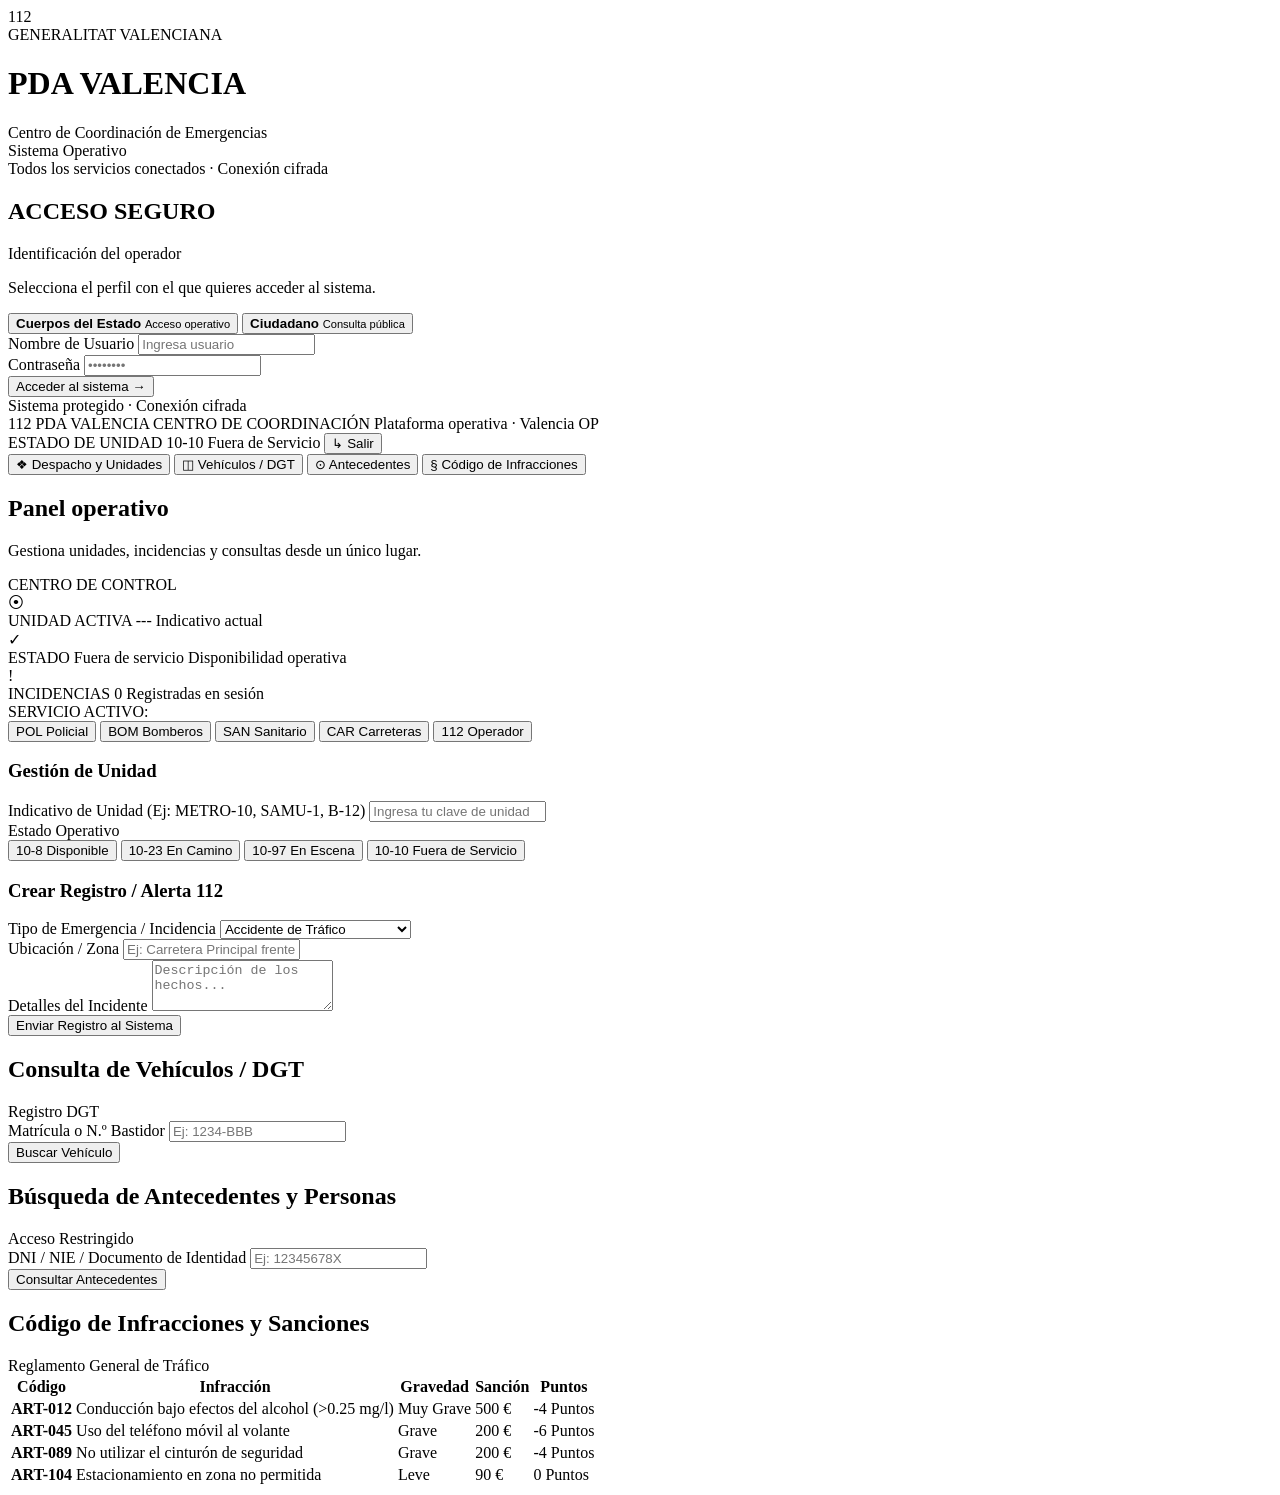
==== public/index.html @ 3e0a3b22 "Create index.html" ====
<!DOCTYPE html>
<html lang="es">
<head>
    <meta charset="UTF-8">
    <meta name="viewport" content="width=device-width, initial-scale=1.0">
    <title>PDA Valencia - Centro de Coordinación de Emergencias</title>
    <link rel="preconnect" href="https://fonts.googleapis.com">
    <link rel="preconnect" href="https://fonts.gstatic.com" crossorigin>
    <link href="https://fonts.googleapis.com/css2?family=JetBrains+Mono:wght@400;600&family=Plus+Jakarta+Sans:wght@400;600;700&display=swap" rel="stylesheet">
    <link rel="stylesheet" href="styles.css">
</head>
<body>

    <!-- Encabezado Institucional -->
    <header class="top-bar">
        <div class="brand">
            <span class="emergency-badge">112</span>
            <div>
                <span class="sub-title">GENERALITAT VALENCIANA</span>
                <h1 class="main-title">PDA VALENCIA</h1>
                <span class="center-title">Centro de Coordinación de Emergencias</span>
            </div>
        </div>
        <div class="system-status">
            <div class="status-indicator">
                <span class="status-dot"></span>
                <span>Sistema Operativo</span>
            </div>
            <span class="sub-status">Todos los servicios conectados · Conexión cifrada</span>
        </div>
    </header>

    <div class="app-layout">
        
        <!-- Sidebar Izquierda: Acceso -->
        <aside class="sidebar">
            <div class="card login-card">
                <div class="card-header">
                    <h2>ACCESO SEGURO</h2>
                    <span class="badge">Identificación del operador</span>
                </div>
                <p class="instruction">Selecciona el perfil con el que quieres acceder al sistema.</p>
                
                <div class="role-selector" id="role-selector">
                    <button type="button" class="btn-role active" data-role="cuerpos">
                        <strong>Cuerpos del Estado</strong>
                        <small>Acceso operativo</small>
                    </button>
                    <button type="button" class="btn-role" data-role="ciudadano">
                        <strong>Ciudadano</strong>
                        <small>Consulta pública</small>
                    </button>
                </div>

                <form class="login-form" id="login-form">
                    <div class="form-group">
                        <label for="usuario">Nombre de Usuario</label>
                        <input type="text" id="usuario" placeholder="Ingresa usuario" required>
                    </div>
                    <div class="form-group">
                        <label for="password">Contraseña</label>
                        <input type="password" id="password" placeholder="••••••••" required>
                    </div>
                    <button type="submit" class="btn btn-primary btn-block">Acceder al sistema →</button>
                </form>

                <div class="card-footer">
                    <span>Sistema protegido · Conexión cifrada</span>
                </div>
            </div>
        </aside>

        <!-- Panel Principal -->
        <main class="main-content">
            
            <!-- Barra Superior Nav -->
            <section class="nav-toolbar">
                <div class="toolbar-section">
                    <span class="nav-tag">112 PDA VALENCIA</span>
                    <span class="nav-subtag">CENTRO DE COORDINACIÓN</span>
                    <span class="nav-info">Plataforma operativa · Valencia OP</span>
                </div>
                <div class="toolbar-status">
                    <span class="status-badge status-offline" id="header-status-badge">ESTADO DE UNIDAD 10-10 Fuera de Servicio</span>
                    <button class="btn btn-outline btn-sm" id="btn-logout">↳ Salir</button>
                </div>
            </section>

            <!-- Menú Módulos -->
            <nav class="module-nav" id="module-nav">
                <button class="btn-module active" data-target="view-despacho">❖ Despacho y Unidades</button>
                <button class="btn-module" data-target="view-vehiculos">◫ Vehículos / DGT</button>
                <button class="btn-module" data-target="view-antecedentes">⊙ Antecedentes</button>
                <button class="btn-module" data-target="view-infracciones">§ Código de Infracciones</button>
            </nav>

            <!-- ================= PESTAÑA 1: DESPACHO ================= -->
            <div id="view-despacho" class="tab-view active">
                <section class="card dashboard-card">
                    <div class="dashboard-header">
                        <div>
                            <h2>Panel operativo</h2>
                            <p>Gestiona unidades, incidencias y consultas desde un único lugar.</p>
                        </div>
                        <div class="control-center-tag">
                            <span>CENTRO DE CONTROL</span>
                        </div>
                    </div>

                    <div class="metrics-grid">
                        <div class="metric-card">
                            <div class="metric-icon">⦿</div>
                            <div class="metric-info">
                                <span class="metric-label">UNIDAD ACTIVA</span>
                                <span class="metric-value" id="display-indicativo">---</span>
                                <span class="metric-sub">Indicativo actual</span>
                            </div>
                        </div>
                        <div class="metric-card">
                            <div class="metric-icon text-warning">✓</div>
                            <div class="metric-info">
                                <span class="metric-label">ESTADO</span>
                                <span class="metric-value text-danger" id="display-estado">Fuera de servicio</span>
                                <span class="metric-sub">Disponibilidad operativa</span>
                            </div>
                        </div>
                        <div class="metric-card">
                            <div class="metric-icon text-info">!</div>
                            <div class="metric-info">
                                <span class="metric-label">INCIDENCIAS</span>
                                <span class="metric-value" id="display-incidencias-count">0</span>
                                <span class="metric-sub">Registradas en sesión</span>
                            </div>
                        </div>
                    </div>

                    <div class="service-filters">
                        <span class="filter-label">SERVICIO ACTIVO:</span>
                        <div class="filter-buttons" id="service-selector">
                            <button class="btn-service active">POL <span>Policial</span></button>
                            <button class="btn-service">BOM <span>Bomberos</span></button>
                            <button class="btn-service">SAN <span>Sanitario</span></button>
                            <button class="btn-service">CAR <span>Carreteras</span></button>
                            <button class="btn-service">112 <span>Operador</span></button>
                        </div>
                    </div>
                </section>

                <div class="grid-two-columns">
                    <section class="card">
                        <div class="card-header">
                            <h3>Gestión de Unidad</h3>
                        </div>
                        <div class="form-group">
                            <label for="indicativo">Indicativo de Unidad (Ej: METRO-10, SAMU-1, B-12)</label>
                            <input type="text" id="indicativo" placeholder="Ingresa tu clave de unidad">
                        </div>

                        <label class="section-label">Estado Operativo</label>
                        <div class="status-buttons-grid" id="status-selector">
                            <button class="btn-status status-108" data-code="10-8" data-label="Disponible" data-color="text-success">10-8 Disponible</button>
                            <button class="btn-status status-1023" data-code="10-23" data-label="En Camino" data-color="text-info">10-23 En Camino</button>
                            <button class="btn-status status-1097" data-code="10-97" data-label="En Escena" data-color="text-warning">10-97 En Escena</button>
                            <button class="btn-status status-1010 active" data-code="10-10" data-label="Fuera de Servicio" data-color="text-danger">10-10 Fuera de Servicio</button>
                        </div>
                    </section>

                    <section class="card">
                        <div class="card-header">
                            <h3>Crear Registro / Alerta 112</h3>
                        </div>
                        <form class="alert-form" id="alert-form">
                            <div class="form-group">
                                <label for="tipo-incidencia">Tipo de Emergencia / Incidencia</label>
                                <select id="tipo-incidencia">
                                    <option>Accidente de Tráfico</option>
                                    <option>Incendio Urbano / Forestal</option>
                                    <option>Asistencia Sanitaria Urgente</option>
                                    <option>Alteración del Orden Público</option>
                                </select>
                            </div>
                            <div class="form-group">
                                <label for="ubicacion">Ubicación / Zona</label>
                                <input type="text" id="ubicacion" placeholder="Ej: Carretera Principal frente a N-332" required>
                            </div>
                            <div class="form-group">
                                <label for="detalles">Detalles del Incidente</label>
                                <textarea id="detalles" rows="3" placeholder="Descripción de los hechos..." required></textarea>
                            </div>
                            <button type="submit" class="btn btn-primary btn-block">Enviar Registro al Sistema</button>
                        </form>
                    </section>
                </div>
            </div>

            <!-- ================= PESTAÑA 2: VEHÍCULOS / DGT ================= -->
            <div id="view-vehiculos" class="tab-view">
                <section class="card">
                    <div class="card-header">
                        <h2>Consulta de Vehículos / DGT</h2>
                        <span class="badge">Registro DGT</span>
                    </div>
                    <form class="search-box-group" onsubmit="event.preventDefault(); alert('Consultando matrícula en DGT...');">
                        <div class="form-group">
                            <label for="matricula">Matrícula o N.º Bastidor</label>
                            <input type="text" id="matricula" placeholder="Ej: 1234-BBB">
                        </div>
                        <button type="submit" class="btn btn-primary">Buscar Vehículo</button>
                    </form>
                </section>
            </div>

            <!-- ================= PESTAÑA 3: ANTECEDENTES ================= -->
            <div id="view-antecedentes" class="tab-view">
                <section class="card">
                    <div class="card-header">
                        <h2>Búsqueda de Antecedentes y Personas</h2>
                        <span class="badge">Acceso Restringido</span>
                    </div>
                    <form class="search-box-group" onsubmit="event.preventDefault(); alert('Consultando base de datos...');">
                        <div class="form-group">
                            <label for="dni">DNI / NIE / Documento de Identidad</label>
                            <input type="text" id="dni" placeholder="Ej: 12345678X">
                        </div>
                        <button type="submit" class="btn btn-primary">Consultar Antecedentes</button>
                    </form>
                </section>
            </div>

            <!-- ================= PESTAÑA 4: CÓDIGO DE INFRACCIONES ================= -->
            <div id="view-infracciones" class="tab-view">
                <section class="card">
                    <div class="card-header">
                        <h2>Código de Infracciones y Sanciones</h2>
                        <span class="badge">Reglamento General de Tráfico</span>
                    </div>
                    <div class="table-container">
                        <table class="data-table">
                            <thead>
                                <tr>
                                    <th>Código</th>
                                    <th>Infracción</th>
                                    <th>Gravedad</th>
                                    <th>Sanción</th>
                                    <th>Puntos</th>
                                </tr>
                            </thead>
                            <tbody>
                                <tr>
                                    <td><strong>ART-012</strong></td>
                                    <td>Conducción bajo efectos del alcohol (&gt;0.25 mg/l)</td>
                                    <td><span class="text-danger">Muy Grave</span></td>
                                    <td>500 €</td>
                                    <td>-4 Puntos</td>
                                </tr>
                                <tr>
                                    <td><strong>ART-045</strong></td>
                                    <td>Uso del teléfono móvil al volante</td>
                                    <td><span class="text-warning">Grave</span></td>
                                    <td>200 €</td>
                                    <td>-6 Puntos</td>
                                </tr>
                                <tr>
                                    <td><strong>ART-089</strong></td>
                                    <td>No utilizar el cinturón de seguridad</td>
                                    <td><span class="text-warning">Grave</span></td>
                                    <td>200 €</td>
                                    <td>-4 Puntos</td>
                                </tr>
                                <tr>
                                    <td><strong>ART-104</strong></td>
                                    <td>Estacionamiento en zona no permitida</td>
                                    <td><span class="text-info">Leve</span></td>
                                    <td>90 €</td>
                                    <td>0 Puntos</td>
                                </tr>
                            </tbody>
                        </table>
                    </div>
                </section>
            </div>

        </main>
    </div>

    <script src="app.js"></script>
</body>
</html>
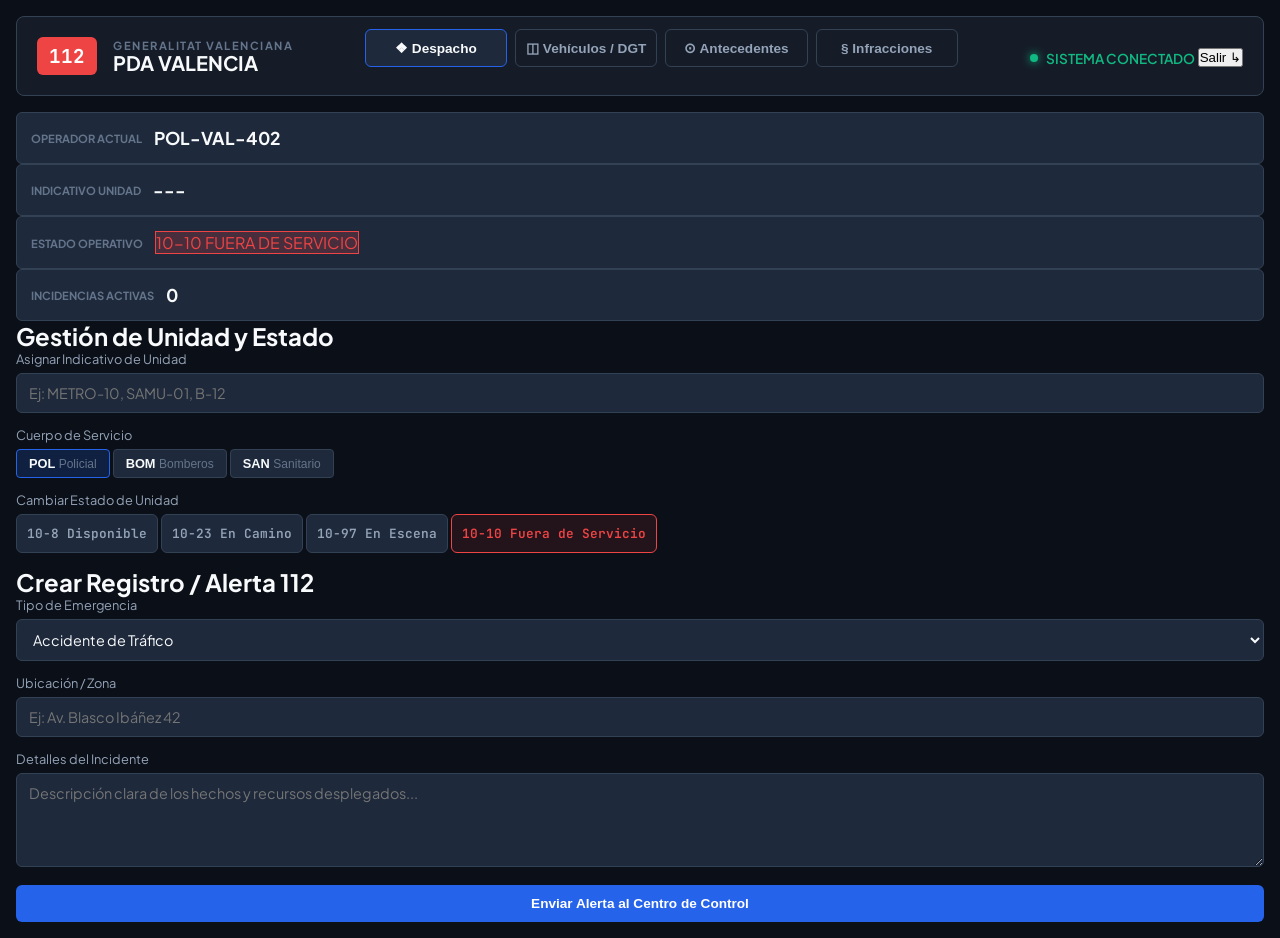
==== commit b98e3796: "Update index.html" ====
--- a/public/index.html
+++ b/public/index.html
@@ -6,282 +6,209 @@
     <title>PDA Valencia - Centro de Coordinación de Emergencias</title>
     <link rel="preconnect" href="https://fonts.googleapis.com">
     <link rel="preconnect" href="https://fonts.gstatic.com" crossorigin>
-    <link href="https://fonts.googleapis.com/css2?family=JetBrains+Mono:wght@400;600&family=Plus+Jakarta+Sans:wght@400;600;700&display=swap" rel="stylesheet">
+    <link href="https://fonts.googleapis.com/css2?family=JetBrains+Mono:wght@500;700&family=Plus+Jakarta+Sans:wght@400;500;600;700&display=swap" rel="stylesheet">
     <link rel="stylesheet" href="styles.css">
 </head>
 <body>
 
-    <!-- Encabezado Institucional -->
     <header class="top-bar">
         <div class="brand">
             <span class="emergency-badge">112</span>
-            <div>
+            <div class="brand-info">
                 <span class="sub-title">GENERALITAT VALENCIANA</span>
                 <h1 class="main-title">PDA VALENCIA</h1>
-                <span class="center-title">Centro de Coordinación de Emergencias</span>
-            </div>
-        </div>
+            </div>
+        </div>
+
+        <nav class="module-nav" id="module-nav">
+            <button class="btn-module active" data-target="view-despacho">❖ Despacho</button>
+            <button class="btn-module" data-target="view-vehiculos">◫ Vehículos / DGT</button>
+            <button class="btn-module" data-target="view-antecedentes">⊙ Antecedentes</button>
+            <button class="btn-module" data-target="view-infracciones">§ Infracciones</button>
+        </nav>
+
         <div class="system-status">
             <div class="status-indicator">
                 <span class="status-dot"></span>
-                <span>Sistema Operativo</span>
-            </div>
-            <span class="sub-status">Todos los servicios conectados · Conexión cifrada</span>
+                <span>SISTEMA CONECTADO</span>
+            </div>
+            <button class="btn-logout" id="btn-logout">Salir ↳</button>
         </div>
     </header>
 
-    <div class="app-layout">
-        
-        <!-- Sidebar Izquierda: Acceso -->
-        <aside class="sidebar">
-            <div class="card login-card">
-                <div class="card-header">
-                    <h2>ACCESO SEGURO</h2>
-                    <span class="badge">Identificación del operador</span>
-                </div>
-                <p class="instruction">Selecciona el perfil con el que quieres acceder al sistema.</p>
+    <main class="main-container">
+
+        <!-- ================= PESTAÑA 1: DESPACHO ================= -->
+        <div id="view-despacho" class="tab-view active">
+            
+            <section class="metrics-bar">
+                <div class="metric-card">
+                    <span class="metric-label">OPERADOR ACTUAL</span>
+                    <span class="metric-value text-accent">POL-VAL-402</span>
+                </div>
+                <div class="metric-card">
+                    <span class="metric-label">INDICATIVO UNIDAD</span>
+                    <span class="metric-value" id="display-indicativo">---</span>
+                </div>
+                <div class="metric-card">
+                    <span class="metric-label">ESTADO OPERATIVO</span>
+                    <span class="metric-badge status-offline" id="display-estado">10-10 FUERA DE SERVICIO</span>
+                </div>
+                <div class="metric-card">
+                    <span class="metric-label">INCIDENCIAS ACTIVAS</span>
+                    <span class="metric-value" id="display-incidencias-count">0</span>
+                </div>
+            </section>
+
+            <div class="workspace-grid">
                 
-                <div class="role-selector" id="role-selector">
-                    <button type="button" class="btn-role active" data-role="cuerpos">
-                        <strong>Cuerpos del Estado</strong>
-                        <small>Acceso operativo</small>
-                    </button>
-                    <button type="button" class="btn-role" data-role="ciudadano">
-                        <strong>Ciudadano</strong>
-                        <small>Consulta pública</small>
-                    </button>
-                </div>
-
-                <form class="login-form" id="login-form">
-                    <div class="form-group">
-                        <label for="usuario">Nombre de Usuario</label>
-                        <input type="text" id="usuario" placeholder="Ingresa usuario" required>
-                    </div>
-                    <div class="form-group">
-                        <label for="password">Contraseña</label>
-                        <input type="password" id="password" placeholder="••••••••" required>
-                    </div>
-                    <button type="submit" class="btn btn-primary btn-block">Acceder al sistema →</button>
-                </form>
-
-                <div class="card-footer">
-                    <span>Sistema protegido · Conexión cifrada</span>
-                </div>
-            </div>
-        </aside>
-
-        <!-- Panel Principal -->
-        <main class="main-content">
-            
-            <!-- Barra Superior Nav -->
-            <section class="nav-toolbar">
-                <div class="toolbar-section">
-                    <span class="nav-tag">112 PDA VALENCIA</span>
-                    <span class="nav-subtag">CENTRO DE COORDINACIÓN</span>
-                    <span class="nav-info">Plataforma operativa · Valencia OP</span>
-                </div>
-                <div class="toolbar-status">
-                    <span class="status-badge status-offline" id="header-status-badge">ESTADO DE UNIDAD 10-10 Fuera de Servicio</span>
-                    <button class="btn btn-outline btn-sm" id="btn-logout">↳ Salir</button>
-                </div>
-            </section>
-
-            <!-- Menú Módulos -->
-            <nav class="module-nav" id="module-nav">
-                <button class="btn-module active" data-target="view-despacho">❖ Despacho y Unidades</button>
-                <button class="btn-module" data-target="view-vehiculos">◫ Vehículos / DGT</button>
-                <button class="btn-module" data-target="view-antecedentes">⊙ Antecedentes</button>
-                <button class="btn-module" data-target="view-infracciones">§ Código de Infracciones</button>
-            </nav>
-
-            <!-- ================= PESTAÑA 1: DESPACHO ================= -->
-            <div id="view-despacho" class="tab-view active">
-                <section class="card dashboard-card">
-                    <div class="dashboard-header">
-                        <div>
-                            <h2>Panel operativo</h2>
-                            <p>Gestiona unidades, incidencias y consultas desde un único lugar.</p>
+                <div class="panel">
+                    <div class="panel-header">
+                        <h2>Gestión de Unidad y Estado</h2>
+                    </div>
+                    <div class="panel-body">
+                        <div class="form-group">
+                            <label for="indicativo">Asignar Indicativo de Unidad</label>
+                            <input type="text" id="indicativo" placeholder="Ej: METRO-10, SAMU-01, B-12" autocomplete="off">
                         </div>
-                        <div class="control-center-tag">
-                            <span>CENTRO DE CONTROL</span>
+
+                        <div class="form-group">
+                            <label>Cuerpo de Servicio</label>
+                            <div class="service-selector" id="service-selector">
+                                <button class="btn-service active">POL <span>Policial</span></button>
+                                <button class="btn-service">BOM <span>Bomberos</span></button>
+                                <button class="btn-service">SAN <span>Sanitario</span></button>
+                            </div>
                         </div>
-                    </div>
-
-                    <div class="metrics-grid">
-                        <div class="metric-card">
-                            <div class="metric-icon">⦿</div>
-                            <div class="metric-info">
-                                <span class="metric-label">UNIDAD ACTIVA</span>
-                                <span class="metric-value" id="display-indicativo">---</span>
-                                <span class="metric-sub">Indicativo actual</span>
+
+                        <div class="form-group">
+                            <label>Cambiar Estado de Unidad</label>
+                            <div class="status-grid" id="status-selector">
+                                <button class="btn-status btn-108" data-code="10-8" data-label="10-8 DISPONIBLE" data-class="status-online">10-8 Disponible</button>
+                                <button class="btn-status btn-1023" data-code="10-23" data-label="10-23 EN CAMINO" data-class="status-info">10-23 En Camino</button>
+                                <button class="btn-status btn-1097" data-code="10-97" data-label="10-97 EN ESCENA" data-class="status-warning">10-97 En Escena</button>
+                                <button class="btn-status btn-1010 active" data-code="10-10" data-label="10-10 FUERA DE SERVICIO" data-class="status-offline">10-10 Fuera de Servicio</button>
                             </div>
                         </div>
-                        <div class="metric-card">
-                            <div class="metric-icon text-warning">✓</div>
-                            <div class="metric-info">
-                                <span class="metric-label">ESTADO</span>
-                                <span class="metric-value text-danger" id="display-estado">Fuera de servicio</span>
-                                <span class="metric-sub">Disponibilidad operativa</span>
-                            </div>
-                        </div>
-                        <div class="metric-card">
-                            <div class="metric-icon text-info">!</div>
-                            <div class="metric-info">
-                                <span class="metric-label">INCIDENCIAS</span>
-                                <span class="metric-value" id="display-incidencias-count">0</span>
-                                <span class="metric-sub">Registradas en sesión</span>
-                            </div>
-                        </div>
-                    </div>
-
-                    <div class="service-filters">
-                        <span class="filter-label">SERVICIO ACTIVO:</span>
-                        <div class="filter-buttons" id="service-selector">
-                            <button class="btn-service active">POL <span>Policial</span></button>
-                            <button class="btn-service">BOM <span>Bomberos</span></button>
-                            <button class="btn-service">SAN <span>Sanitario</span></button>
-                            <button class="btn-service">CAR <span>Carreteras</span></button>
-                            <button class="btn-service">112 <span>Operador</span></button>
-                        </div>
-                    </div>
-                </section>
-
-                <div class="grid-two-columns">
-                    <section class="card">
-                        <div class="card-header">
-                            <h3>Gestión de Unidad</h3>
-                        </div>
-                        <div class="form-group">
-                            <label for="indicativo">Indicativo de Unidad (Ej: METRO-10, SAMU-1, B-12)</label>
-                            <input type="text" id="indicativo" placeholder="Ingresa tu clave de unidad">
-                        </div>
-
-                        <label class="section-label">Estado Operativo</label>
-                        <div class="status-buttons-grid" id="status-selector">
-                            <button class="btn-status status-108" data-code="10-8" data-label="Disponible" data-color="text-success">10-8 Disponible</button>
-                            <button class="btn-status status-1023" data-code="10-23" data-label="En Camino" data-color="text-info">10-23 En Camino</button>
-                            <button class="btn-status status-1097" data-code="10-97" data-label="En Escena" data-color="text-warning">10-97 En Escena</button>
-                            <button class="btn-status status-1010 active" data-code="10-10" data-label="Fuera de Servicio" data-color="text-danger">10-10 Fuera de Servicio</button>
-                        </div>
-                    </section>
-
-                    <section class="card">
-                        <div class="card-header">
-                            <h3>Crear Registro / Alerta 112</h3>
-                        </div>
-                        <form class="alert-form" id="alert-form">
-                            <div class="form-group">
-                                <label for="tipo-incidencia">Tipo de Emergencia / Incidencia</label>
-                                <select id="tipo-incidencia">
-                                    <option>Accidente de Tráfico</option>
-                                    <option>Incendio Urbano / Forestal</option>
-                                    <option>Asistencia Sanitaria Urgente</option>
-                                    <option>Alteración del Orden Público</option>
-                                </select>
-                            </div>
-                            <div class="form-group">
-                                <label for="ubicacion">Ubicación / Zona</label>
-                                <input type="text" id="ubicacion" placeholder="Ej: Carretera Principal frente a N-332" required>
+                    </div>
+                </div>
+
+                <div class="panel">
+                    <div class="panel-header">
+                        <h2>Crear Registro / Alerta 112</h2>
+                    </div>
+                    <div class="panel-body">
+                        <form id="alert-form">
+                            <div class="form-row">
+                                <div class="form-group">
+                                    <label for="tipo-incidencia">Tipo de Emergencia</label>
+                                    <select id="tipo-incidencia">
+                                        <option>Accidente de Tráfico</option>
+                                        <option>Incendio Urbano / Forestal</option>
+                                        <option>Asistencia Sanitaria Urgente</option>
+                                        <option>Alteración del Orden Público</option>
+                                    </select>
+                                </div>
+                                <div class="form-group">
+                                    <label for="ubicacion">Ubicación / Zona</label>
+                                    <input type="text" id="ubicacion" placeholder="Ej: Av. Blasco Ibáñez 42" required>
+                                </div>
                             </div>
                             <div class="form-group">
                                 <label for="detalles">Detalles del Incidente</label>
-                                <textarea id="detalles" rows="3" placeholder="Descripción de los hechos..." required></textarea>
-                            </div>
-                            <button type="submit" class="btn btn-primary btn-block">Enviar Registro al Sistema</button>
+                                <textarea id="detalles" rows="4" placeholder="Descripción clara de los hechos y recursos desplegados..." required></textarea>
+                            </div>
+                            <button type="submit" class="btn btn-primary btn-block">Enviar Alerta al Centro de Control</button>
                         </form>
-                    </section>
-                </div>
-            </div>
-
-            <!-- ================= PESTAÑA 2: VEHÍCULOS / DGT ================= -->
-            <div id="view-vehiculos" class="tab-view">
-                <section class="card">
-                    <div class="card-header">
-                        <h2>Consulta de Vehículos / DGT</h2>
-                        <span class="badge">Registro DGT</span>
-                    </div>
-                    <form class="search-box-group" onsubmit="event.preventDefault(); alert('Consultando matrícula en DGT...');">
-                        <div class="form-group">
-                            <label for="matricula">Matrícula o N.º Bastidor</label>
-                            <input type="text" id="matricula" placeholder="Ej: 1234-BBB">
-                        </div>
-                        <button type="submit" class="btn btn-primary">Buscar Vehículo</button>
+                    </div>
+                </div>
+
+            </div>
+        </div>
+
+        <!-- ================= PESTAÑA 2: VEHÍCULOS / DGT ================= -->
+        <div id="view-vehiculos" class="tab-view">
+            <div class="panel">
+                <div class="panel-header">
+                    <h2>Consulta de Vehículos (Base de Datos DGT)</h2>
+                </div>
+                <div class="panel-body">
+                    <form class="search-bar" onsubmit="event.preventDefault(); alert('Consultando base de datos DGT...');">
+                        <input type="text" placeholder="Ingrese Matrícula (Ej: 1234-BBB) o Bastidor VIN..." required>
+                        <button type="submit" class="btn btn-primary">Buscar Registro</button>
                     </form>
-                </section>
-            </div>
-
-            <!-- ================= PESTAÑA 3: ANTECEDENTES ================= -->
-            <div id="view-antecedentes" class="tab-view">
-                <section class="card">
-                    <div class="card-header">
-                        <h2>Búsqueda de Antecedentes y Personas</h2>
-                        <span class="badge">Acceso Restringido</span>
-                    </div>
-                    <form class="search-box-group" onsubmit="event.preventDefault(); alert('Consultando base de datos...');">
-                        <div class="form-group">
-                            <label for="dni">DNI / NIE / Documento de Identidad</label>
-                            <input type="text" id="dni" placeholder="Ej: 12345678X">
-                        </div>
-                        <button type="submit" class="btn btn-primary">Consultar Antecedentes</button>
+                </div>
+            </div>
+        </div>
+
+        <!-- ================= PESTAÑA 3: ANTECEDENTES ================= -->
+        <div id="view-antecedentes" class="tab-view">
+            <div class="panel">
+                <div class="panel-header">
+                    <h2>Consulta de Antecedentes Policiales</h2>
+                </div>
+                <div class="panel-body">
+                    <form class="search-bar" onsubmit="event.preventDefault(); alert('Buscando antecedentes...');">
+                        <input type="text" placeholder="Ingrese DNI, NIE o Nombre Completo..." required>
+                        <button type="submit" class="btn btn-primary">Consultar Ficha</button>
                     </form>
-                </section>
-            </div>
-
-            <!-- ================= PESTAÑA 4: CÓDIGO DE INFRACCIONES ================= -->
-            <div id="view-infracciones" class="tab-view">
-                <section class="card">
-                    <div class="card-header">
-                        <h2>Código de Infracciones y Sanciones</h2>
-                        <span class="badge">Reglamento General de Tráfico</span>
-                    </div>
-                    <div class="table-container">
-                        <table class="data-table">
-                            <thead>
-                                <tr>
-                                    <th>Código</th>
-                                    <th>Infracción</th>
-                                    <th>Gravedad</th>
-                                    <th>Sanción</th>
-                                    <th>Puntos</th>
-                                </tr>
-                            </thead>
-                            <tbody>
-                                <tr>
-                                    <td><strong>ART-012</strong></td>
-                                    <td>Conducción bajo efectos del alcohol (&gt;0.25 mg/l)</td>
-                                    <td><span class="text-danger">Muy Grave</span></td>
-                                    <td>500 €</td>
-                                    <td>-4 Puntos</td>
-                                </tr>
-                                <tr>
-                                    <td><strong>ART-045</strong></td>
-                                    <td>Uso del teléfono móvil al volante</td>
-                                    <td><span class="text-warning">Grave</span></td>
-                                    <td>200 €</td>
-                                    <td>-6 Puntos</td>
-                                </tr>
-                                <tr>
-                                    <td><strong>ART-089</strong></td>
-                                    <td>No utilizar el cinturón de seguridad</td>
-                                    <td><span class="text-warning">Grave</span></td>
-                                    <td>200 €</td>
-                                    <td>-4 Puntos</td>
-                                </tr>
-                                <tr>
-                                    <td><strong>ART-104</strong></td>
-                                    <td>Estacionamiento en zona no permitida</td>
-                                    <td><span class="text-info">Leve</span></td>
-                                    <td>90 €</td>
-                                    <td>0 Puntos</td>
-                                </tr>
-                            </tbody>
-                        </table>
-                    </div>
-                </section>
-            </div>
-
-        </main>
-    </div>
+                </div>
+            </div>
+        </div>
+
+        <!-- ================= PESTAÑA 4: INFRACCIONES ================= -->
+        <div id="view-infracciones" class="tab-view">
+            <div class="panel">
+                <div class="panel-header">
+                    <h2>Código de Infracciones y Sanciones</h2>
+                </div>
+                <div class="panel-body">
+                    <table class="data-table">
+                        <thead>
+                            <tr>
+                                <th>Código</th>
+                                <th>Descripción de la Infracción</th>
+                                <th>Gravedad</th>
+                                <th>Sanción</th>
+                                <th>Puntos</th>
+                            </tr>
+                        </thead>
+                        <tbody>
+                            <tr>
+                                <td><span class="code-tag">ART-012</span></td>
+                                <td>Conducción bajo efectos del alcohol (&gt;0.25 mg/l)</td>
+                                <td><span class="badge badge-danger">Muy Grave</span></td>
+                                <td>500 €</td>
+                                <td class="text-danger">-4 Ptos</td>
+                            </tr>
+                            <tr>
+                                <td><span class="code-tag">ART-045</span></td>
+                                <td>Uso manual del teléfono móvil durante la conducción</td>
+                                <td><span class="badge badge-warning">Grave</span></td>
+                                <td>200 €</td>
+                                <td class="text-danger">-6 Ptos</td>
+                            </tr>
+                            <tr>
+                                <td><span class="code-tag">ART-089</span></td>
+                                <td>No hacer uso del cinturón de seguridad</td>
+                                <td><span class="badge badge-warning">Grave</span></td>
+                                <td>200 €</td>
+                                <td class="text-danger">-4 Ptos</td>
+                            </tr>
+                            <tr>
+                                <td><span class="code-tag">ART-104</span></td>
+                                <td>Estacionamiento en carril bus o zona reservada</td>
+                                <td><span class="badge badge-info">Leve</span></td>
+                                <td>90 €</td>
+                                <td>0 Ptos</td>
+                            </tr>
+                        </tbody>
+                    </table>
+                </div>
+            </div>
+        </div>
+
+    </main>
 
     <script src="app.js"></script>
 </body>
--- a/public/styles.css
+++ b/public/styles.css
@@ -0,0 +1,165 @@
+:root {
+    --bg-dark: #0b0f17;
+    --bg-card: #151c28;
+    --bg-input: #1e293b;
+    --border-color: #334155;
+    --primary-blue: #2563eb;
+    --primary-hover: #1d4ed8;
+    --accent-red: #ef4444;
+    --accent-amber: #f59e0b;
+    --accent-green: #10b981;
+    --accent-cyan: #06b6d4;
+    --text-primary: #f8fafc;
+    --text-secondary: #94a3b8;
+    --text-muted: #64748b;
+    --font-sans: 'Plus Jakarta Sans', system-ui, sans-serif;
+    --font-mono: 'JetBrains Mono', monospace;
+}
+
+* { margin: 0; padding: 0; box-sizing: border-box; }
+
+body {
+    background-color: var(--bg-dark);
+    color: var(--text-primary);
+    font-family: var(--font-sans);
+    padding: 16px;
+    min-height: 100vh;
+}
+
+.top-bar {
+    display: flex;
+    justify-content: space-between;
+    align-items: center;
+    background: var(--bg-card);
+    border: 1px solid var(--border-color);
+    padding: 12px 20px;
+    border-radius: 8px;
+    margin-bottom: 16px;
+}
+
+.brand { display: flex; align-items: center; gap: 16px; }
+.emergency-badge { background-color: var(--accent-red); color: #fff; font-weight: 700; font-size: 1.2rem; padding: 6px 12px; border-radius: 6px; font-family: var(--font-mono); }
+.sub-title { font-size: 0.7rem; letter-spacing: 1.5px; color: var(--text-muted); font-weight: 700; display: block; }
+.main-title { font-size: 1.25rem; font-weight: 700; line-height: 1.1; }
+.center-title { font-size: 0.8rem; color: var(--text-secondary); }
+
+.system-status { text-align: right; }
+.status-indicator { display: inline-flex; align-items: center; gap: 8px; font-weight: 600; font-size: 0.85rem; color: var(--accent-green); }
+.status-dot { width: 8px; height: 8px; background-color: var(--accent-green); border-radius: 50%; box-shadow: 0 0 8px var(--accent-green); }
+.sub-status { display: block; font-size: 0.75rem; color: var(--text-muted); }
+
+.app-layout { display: grid; grid-template-columns: 320px 1fr; gap: 16px; }
+
+.card {
+    background-color: var(--bg-card);
+    border: 1px solid var(--border-color);
+    border-radius: 8px;
+    padding: 20px;
+    margin-bottom: 16px;
+}
+
+.card-header {
+    display: flex;
+    justify-content: space-between;
+    align-items: center;
+    margin-bottom: 16px;
+    border-bottom: 1px solid var(--border-color);
+    padding-bottom: 10px;
+}
+
+.badge { background: var(--bg-input); color: var(--text-secondary); font-size: 0.75rem; padding: 3px 8px; border-radius: 4px; }
+.instruction { font-size: 0.8rem; color: var(--text-secondary); margin-bottom: 16px; }
+
+.role-selector { display: grid; grid-template-columns: 1fr 1fr; gap: 8px; margin-bottom: 16px; }
+.btn-role { background: var(--bg-input); border: 1px solid var(--border-color); color: var(--text-secondary); padding: 10px 8px; border-radius: 6px; cursor: pointer; text-align: left; }
+.btn-role strong { display: block; font-size: 0.8rem; color: var(--text-primary); }
+.btn-role small { font-size: 0.65rem; color: var(--text-muted); }
+.btn-role.active { border-color: var(--primary-blue); background: rgba(37, 99, 235, 0.15); }
+
+.form-group { margin-bottom: 14px; }
+.form-group label { display: block; font-size: 0.8rem; color: var(--text-secondary); margin-bottom: 6px; }
+input, select, textarea {
+    width: 100%;
+    background-color: var(--bg-input);
+    border: 1px solid var(--border-color);
+    color: var(--text-primary);
+    padding: 10px 12px;
+    border-radius: 6px;
+    font-family: inherit;
+    font-size: 0.9rem;
+}
+
+.btn { padding: 10px 16px; border-radius: 6px; font-weight: 600; font-size: 0.85rem; cursor: pointer; border: 1px solid transparent; }
+.btn-primary { background-color: var(--primary-blue); color: #fff; }
+.btn-outline { background: transparent; border-color: var(--border-color); color: var(--text-secondary); }
+.btn-block { width: 100%; }
+.btn-sm { padding: 4px 10px; font-size: 0.75rem; }
+
+.card-footer { font-size: 0.7rem; color: var(--text-muted); text-align: center; margin-top: 12px; }
+
+.nav-toolbar {
+    background: var(--bg-card);
+    border: 1px solid var(--border-color);
+    padding: 12px 16px;
+    border-radius: 8px;
+    display: flex;
+    justify-content: space-between;
+    align-items: center;
+    margin-bottom: 12px;
+}
+
+.nav-tag { font-family: var(--font-mono); font-weight: 700; color: var(--primary-blue); margin-right: 8px; }
+.nav-subtag { font-weight: 700; font-size: 0.85rem; margin-right: 8px; }
+.nav-info { font-size: 0.8rem; color: var(--text-muted); }
+
+.status-badge { font-size: 0.75rem; padding: 4px 10px; border-radius: 4px; font-family: var(--font-mono); font-weight: 600; }
+.status-offline { background: rgba(239, 68, 68, 0.2); color: var(--accent-red); border: 1px solid var(--accent-red); }
+.status-online { background: rgba(16, 185, 129, 0.2); color: var(--accent-green); border: 1px solid var(--accent-green); }
+
+.module-nav { display: grid; grid-template-columns: repeat(4, 1fr); gap: 8px; margin-bottom: 16px; }
+.btn-module { background: var(--bg-card); border: 1px solid var(--border-color); color: var(--text-secondary); padding: 10px; border-radius: 6px; font-size: 0.85rem; font-weight: 600; cursor: pointer; }
+.btn-module.active { background: var(--bg-input); border-color: var(--primary-blue); color: var(--text-primary); }
+
+.tab-view { display: none; }
+.tab-view.active { display: block; }
+
+.dashboard-header { display: flex; justify-content: space-between; margin-bottom: 16px; }
+.control-center-tag { font-size: 0.7rem; background: var(--bg-input); border: 1px solid var(--border-color); padding: 4px 8px; border-radius: 4px; font-family: var(--font-mono); }
+
+.metrics-grid { display: grid; grid-template-columns: repeat(3, 1fr); gap: 12px; margin-bottom: 20px; }
+.metric-card { background: var(--bg-input); border: 1px solid var(--border-color); padding: 14px; border-radius: 6px; display: flex; align-items: center; gap: 12px; }
+.metric-icon { font-size: 1.2rem; }
+.metric-label { display: block; font-size: 0.7rem; color: var(--text-muted); font-weight: 700; }
+.metric-value { display: block; font-size: 1.1rem; font-weight: 700; }
+.metric-sub { font-size: 0.65rem; color: var(--text-muted); }
+
+.service-filters { border-top: 1px solid var(--border-color); padding-top: 16px; display: flex; align-items: center; gap: 12px; }
+.filter-label { font-size: 0.75rem; font-weight: 700; color: var(--text-muted); }
+.filter-buttons { display: flex; gap: 6px; }
+.btn-service { background: var(--bg-input); border: 1px solid var(--border-color); color: var(--text-primary); padding: 6px 12px; border-radius: 4px; font-weight: 700; font-size: 0.8rem; cursor: pointer; }
+.btn-service span { font-weight: 400; color: var(--text-muted); font-size: 0.75rem; }
+.btn-service.active { border-color: var(--primary-blue); background: rgba(37, 99, 235, 0.2); }
+
+.grid-two-columns { display: grid; grid-template-columns: 1fr 1fr; gap: 16px; }
+.section-label { display: block; font-size: 0.8rem; color: var(--text-secondary); margin-bottom: 8px; }
+
+.status-buttons-grid { display: grid; grid-template-columns: 1fr 1fr; gap: 8px; }
+.btn-status { padding: 10px; border-radius: 6px; border: 1px solid var(--border-color); background: var(--bg-input); color: var(--text-secondary); font-size: 0.8rem; font-weight: 600; font-family: var(--font-mono); cursor: pointer; }
+.btn-status.active { border-color: var(--accent-red); color: var(--accent-red); background: rgba(239, 68, 68, 0.1); }
+
+.search-box-group { display: flex; gap: 12px; align-items: flex-end; }
+
+.table-container { overflow-x: auto; margin-top: 10px; }
+.data-table { width: 100%; border-collapse: collapse; font-size: 0.85rem; text-align: left; }
+.data-table th { background-color: var(--bg-input); color: var(--text-secondary); padding: 10px; border-bottom: 1px solid var(--border-color); }
+.data-table td { padding: 12px 10px; border-bottom: 1px solid var(--border-color); }
+
+.text-danger { color: var(--accent-red); }
+.text-warning { color: var(--accent-amber); }
+.text-info { color: var(--accent-cyan); }
+.text-success { color: var(--accent-green); }
+
+@media (max-width: 1024px) {
+    .app-layout, .grid-two-columns { grid-template-columns: 1fr; }
+    .module-nav { grid-template-columns: repeat(2, 1fr); }
+}
